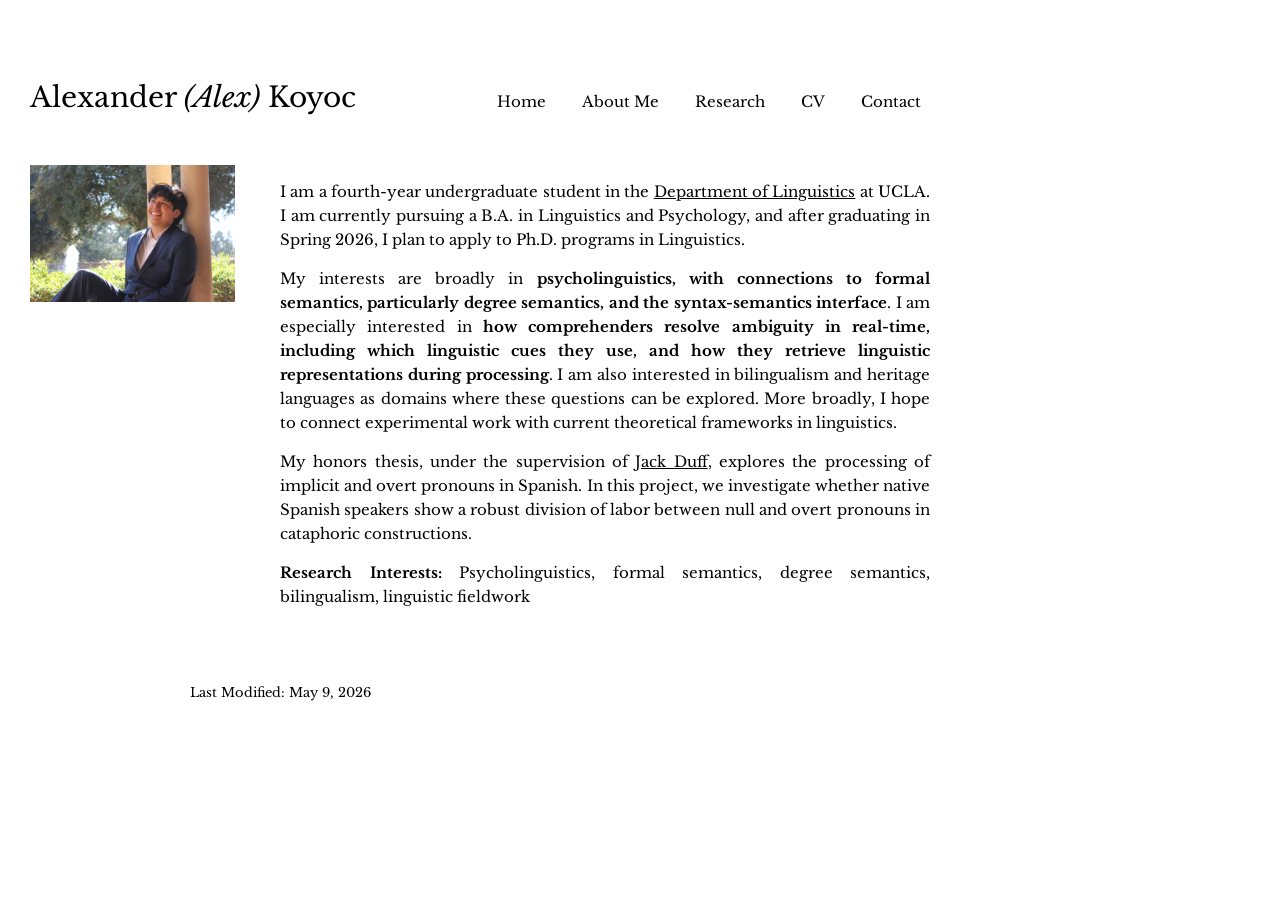
==== index.html @ 05012e01 "Add files via upload" ====
<!DOCTYPE html>
<html lang="en">
   <head>
      <meta charset="UTF-8">
      <title>Alex Koyoc</title>
      <link rel="icon" href="AKLogo1.png">
      <link rel="stylesheet" href="styles.css">
      <link rel="preconnect" href="https://fonts.googleapis.com">
      <link rel="preconnect" href="https://fonts.gstatic.com" crossorigin>
      <link href="https://fonts.googleapis.com/css2?family=Libre+Baskerville:ital,wght@0,400..700;1,400..700&display=swap" rel="stylesheet">
   </head>
   
   <body>
      <section class="content">

         <header class="site-header">
            <section class="banner">
               <h1><a href="index.html">Alexander <em>(Alex)</em> Koyoc</a></h1>
            </section>

            <nav class="site-nav">
               <ul>
                  <li> <a href="index.html">Home</a> </li>
                  <li> <a href="about-me.html">About Me</a> </li>
                  <li> <a href="research.html">Research</a> </li>
                  <li> <a href="AKCV.pdf">CV</a> </li>
                  <li> <a href="contact.html">Contact</a> </li>
               </ul>      
            </nav>
         </header>

         <main class="home-layout">    
            <section class="main-image">
               <img src="LookUp.JPG" alt="Alex Koyoc smiling and looking up while lying against a column at Royce Hall, UCLA.">
            </section>

            <section class="info">
               <p>I am a fourth-year undergraduate student in the <a href="https://linguistics.ucla.edu/">Department of Linguistics</a> at UCLA. I am currently pursuing a B.A. in Linguistics and Psychology, and after graduating in Spring 2026, I plan to apply to Ph.D. programs in Linguistics.</p>

               <p>My interests are broadly in <strong>psycholinguistics, with connections to formal semantics, particularly degree semantics, and the syntax-semantics interface</strong>. I am especially interested in <strong>how comprehenders resolve ambiguity in real-time, including which linguistic cues they use, and how they retrieve linguistic representations during processing</strong>. I am also interested in bilingualism and heritage languages as domains where these questions can be explored. More broadly, I hope to connect experimental work with current theoretical frameworks in linguistics.</p>

      
               <p>My honors thesis, under the supervision of <a href="https://j-duff.github.io/index.html">Jack Duff</a>, explores the processing of implicit and overt pronouns in Spanish. In this project, we investigate whether native Spanish speakers show a robust division of labor between null and overt pronouns in cataphoric constructions.</p>

               <p><strong>Research Interests:</strong> Psycholinguistics, formal semantics, degree semantics, bilingualism, linguistic fieldwork</p>
            </section>
         </main>
      </section>

      <footer>
         <p>Last Modified: May 9, 2026</p>
      </footer>
   </body>
</html>
---- styles.css ----
/* =========================
   Generi geal Page Styles

   By: Alexander Koyoc
   Last Updated: May 9, 2026

========================= */


* {
	box-sizing: border-box;
}

body {
	color: black;
	font-family: "Libre Baskerville", serif;
	margin: 80px 30px;
}

.content {
	max-width: 900px;
	margin: 0px;
}

/* =========================
    Header
========================= */

.site-header {
   display: flex;
   justify-content: space-between;
   align-items: baseline;
   margin-bottom: 50px;
}

.banner h1 {
   margin: 0;
   font-size: 28px;
   font-weight: 400;
}

.banner a {
   color: black;
   text-decoration: none;
}

.banner a:hover {
   text-decoration: underline;
}

/* =========================
    Navigation
========================= */

.site-nav ul {
   display: flex;
   gap: 18px;
   list-style-type: none;
   padding: 0;
   margin: 0;
}

.site-nav a {
   color: black;
   text-decoration: none;
   font-size: 15px;
   padding: 6px 8px;
   border: 1px solid transparent;
}

.site-nav a:hover {
   border: 1px solid black;
   background-color: #f2f2f2;
}

/* =========================
   Main Image
========================= */

.home-layout {
	display:flex;
	gap: 45px;
	align-items: : flex-start;
}

/* =========================
   Main Image
========================= */

.main-image {
   margin-bottom: 40px;
}

.main-image img {
   display: block;
   width: 500px;
   max-width: 100%;
   margin-left: auto;
}

/* =========================
   Body Text
========================= */

.info {
   max-width: 650px;
}

.info p {
   font-size: 15px;
   line-height: 1.6;
   text-align: justify;
}

/* =========================
   Links
========================= */

a {
   color: black;
}

a:hover {
   text-decoration: underline;
}

/* =========================
   Footer
========================= */

footer {
   max-width: 900px;
   margin: 60px auto 0;
   font-size: 13px;
}
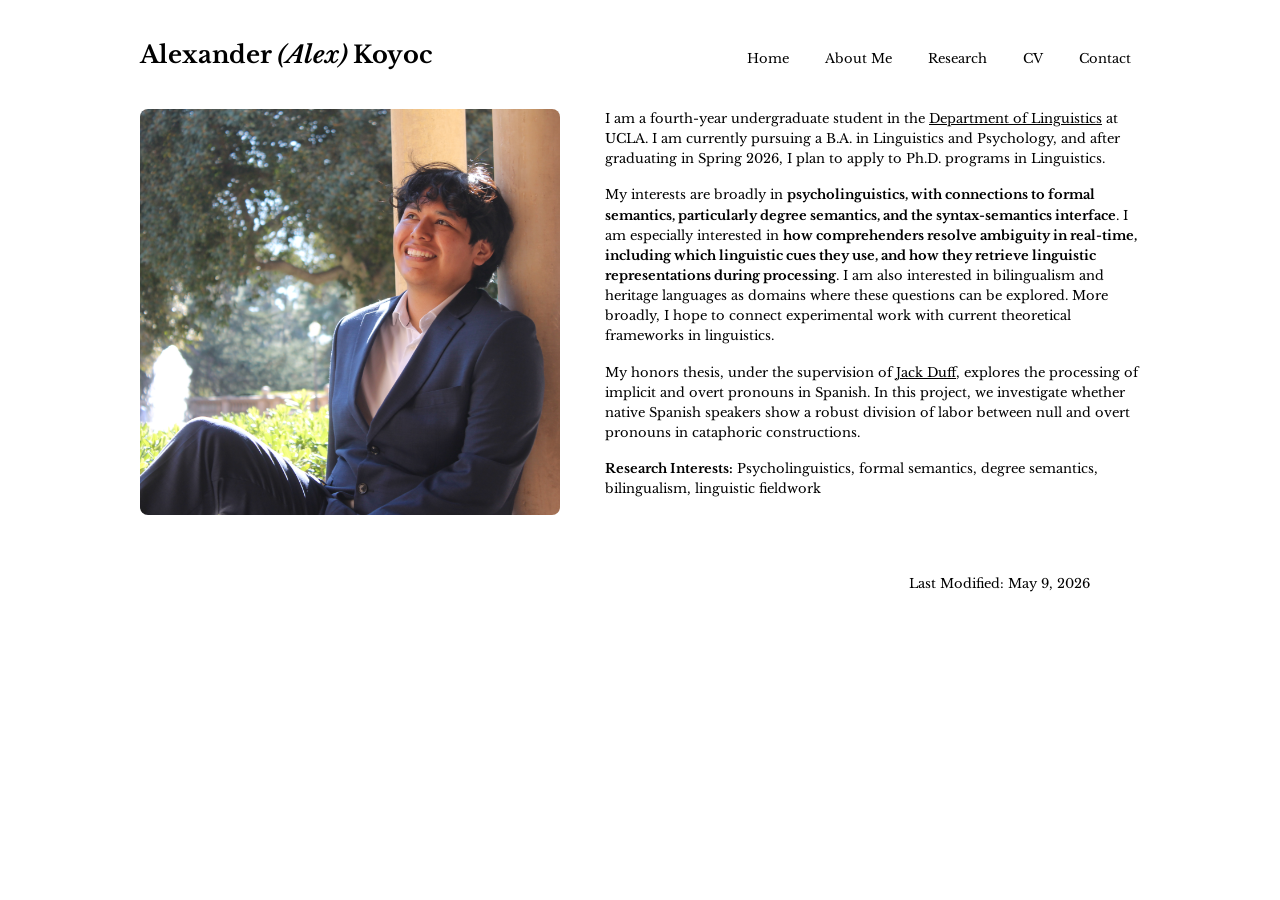
==== commit 97bf9f49: "Add files via upload" ====
--- a/index.html
+++ b/index.html
@@ -3,6 +3,7 @@
    <head>
       <meta charset="UTF-8">
       <title>Alex Koyoc</title>
+      <meta name="description" content="Alexander Koyoc is a Linguistics and Psychology undergraduate student at UCLA interested in psycholinguistics, formal semantics, bilingualism, and language processing.">
       <link rel="icon" href="AKLogo1.png">
       <link rel="stylesheet" href="styles.css">
       <link rel="preconnect" href="https://fonts.googleapis.com">
--- a/styles.css
+++ b/styles.css
@@ -1,5 +1,5 @@
 /* =========================
-   Generi geal Page Styles
+   General Page Styles
 
    By: Alexander Koyoc
    Last Updated: May 9, 2026
@@ -14,12 +14,12 @@
 body {
 	color: black;
 	font-family: "Libre Baskerville", serif;
-	margin: 80px 30px;
+	margin: 40px 30px;
 }
 
 .content {
-	max-width: 900px;
-	margin: 0px;
+	max-width: 1000px;
+	margin: 0 auto;
 }
 
 /* =========================
@@ -30,13 +30,13 @@
    display: flex;
    justify-content: space-between;
    align-items: baseline;
-   margin-bottom: 50px;
+   margin-bottom: 40px;
 }
 
 .banner h1 {
    margin: 0;
-   font-size: 28px;
-   font-weight: 400;
+   font-size: 24px;
+   font-weight: 700;
 }
 
 .banner a {
@@ -63,7 +63,7 @@
 .site-nav a {
    color: black;
    text-decoration: none;
-   font-size: 15px;
+   font-size: 13px;
    padding: 6px 8px;
    border: 1px solid transparent;
 }
@@ -74,13 +74,13 @@
 }
 
 /* =========================
-   Main Image
+   Layout
 ========================= */
 
 .home-layout {
 	display:flex;
 	gap: 45px;
-	align-items: : flex-start;
+	align-items: stretch;
 }
 
 /* =========================
@@ -88,14 +88,16 @@
 ========================= */
 
 .main-image {
-   margin-bottom: 40px;
+   flex-shrink: 0;
+   max-width: 420px;
 }
 
 .main-image img {
    display: block;
-   width: 500px;
-   max-width: 100%;
-   margin-left: auto;
+   width: 100%;
+   height: 100%;
+   object-fit: cover;
+   border-radius: 8px;
 }
 
 /* =========================
@@ -107,9 +109,11 @@
 }
 
 .info p {
-   font-size: 15px;
-   line-height: 1.6;
-   text-align: justify;
+   font-size: 13px;
+   line-height: 1.55;
+   text-align: left;
+   margin-top: 0;
+   margin-bottom: 16px;
 }
 
 /* =========================
@@ -132,4 +136,5 @@
    max-width: 900px;
    margin: 60px auto 0;
    font-size: 13px;
+   text-align: right;
 }
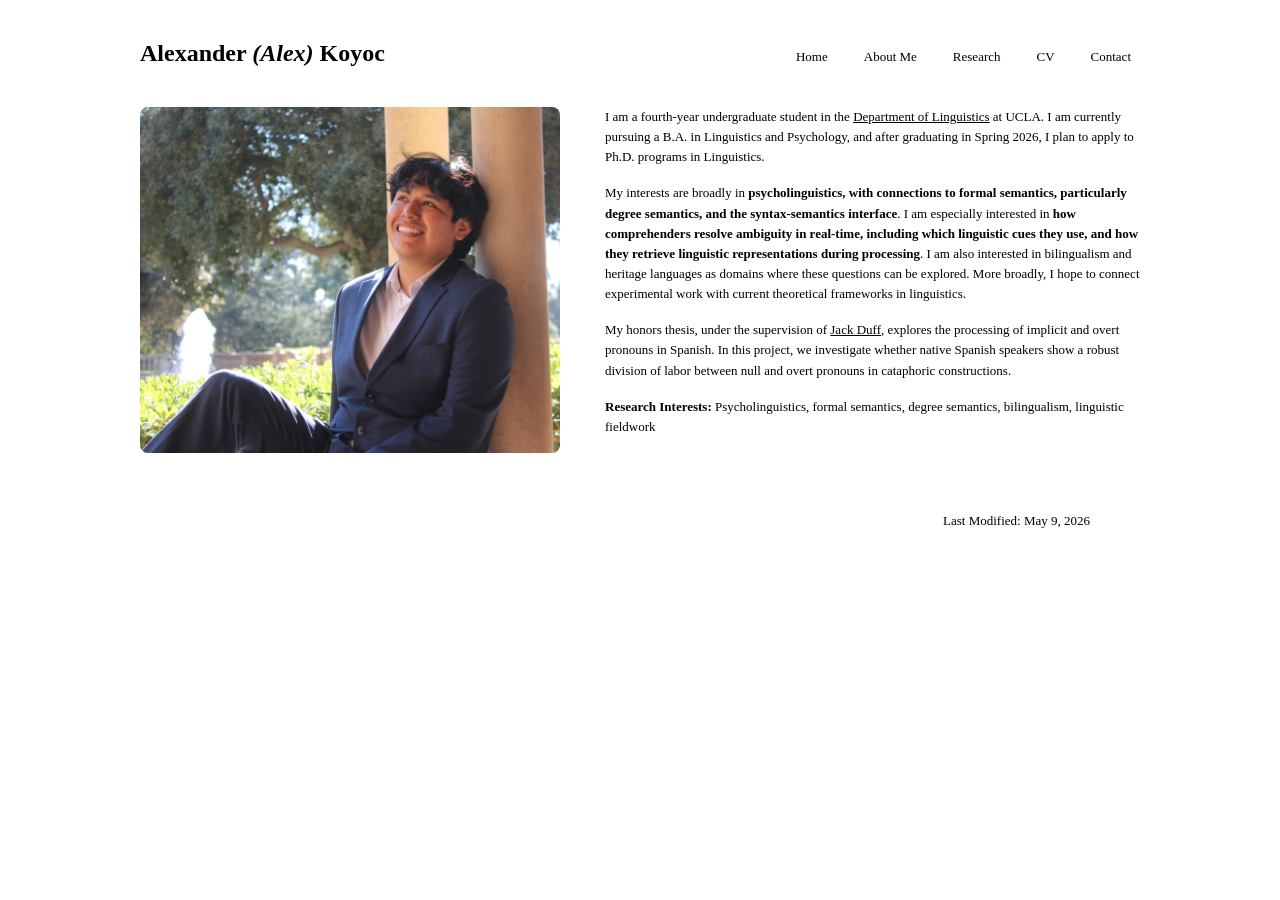
==== commit 42028e7f: "Update index.html" ====
--- a/index.html
+++ b/index.html
@@ -8,7 +8,7 @@
       <link rel="stylesheet" href="styles.css">
       <link rel="preconnect" href="https://fonts.googleapis.com">
       <link rel="preconnect" href="https://fonts.gstatic.com" crossorigin>
-      <link href="https://fonts.googleapis.com/css2?family=Libre+Baskerville:ital,wght@0,400..700;1,400..700&display=swap" rel="stylesheet">
+      <link href="https://fonts.googleapis.com/css2?family=Lexend:wght@100..900&display=swap" rel="stylesheet">
    </head>
    
    <body>
@@ -52,4 +52,4 @@
          <p>Last Modified: May 9, 2026</p>
       </footer>
    </body>
-</html>+</html>
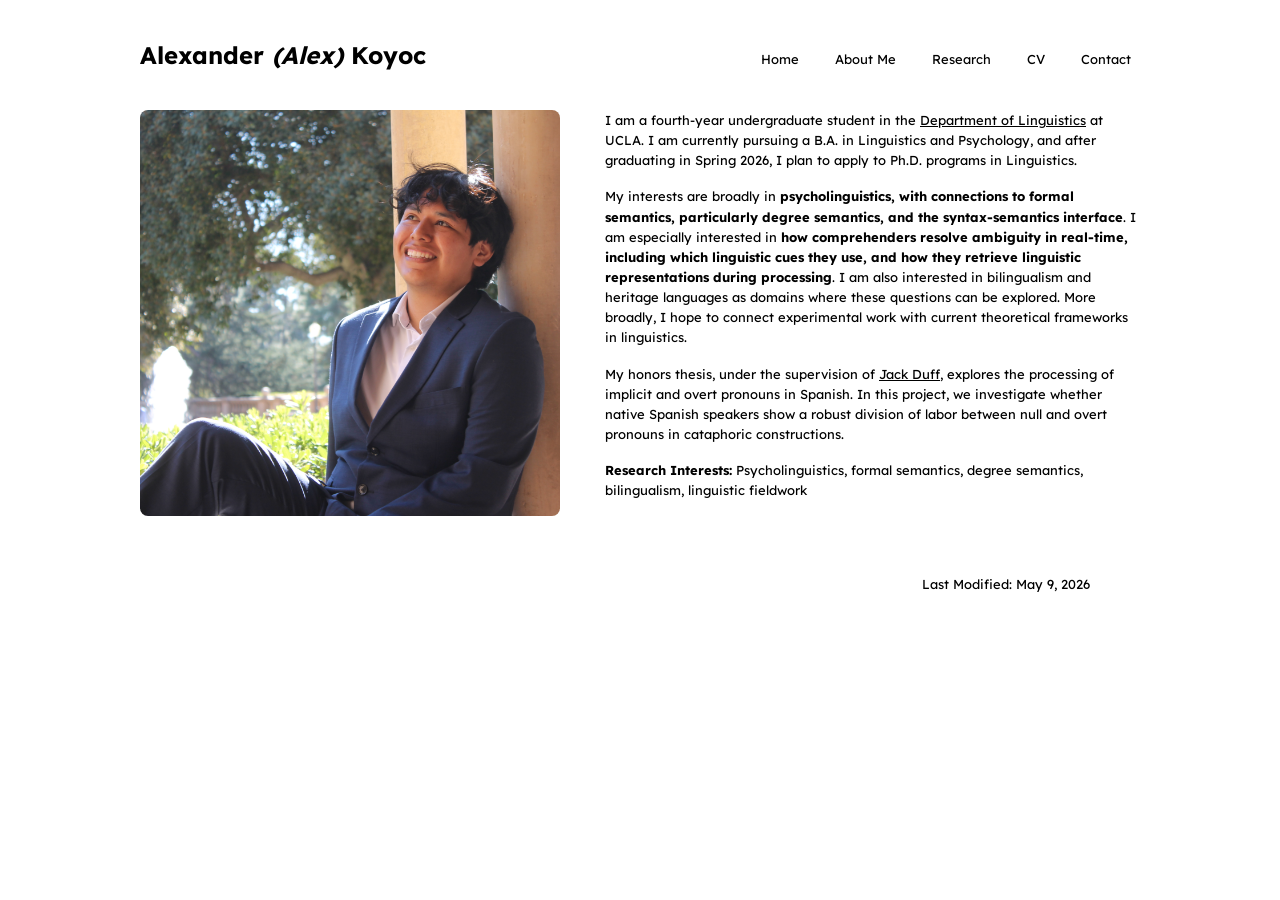
==== commit 90bf1ad2: "Update index.html" ====
--- a/index.html
+++ b/index.html
@@ -8,7 +8,7 @@
       <link rel="stylesheet" href="styles.css">
       <link rel="preconnect" href="https://fonts.googleapis.com">
       <link rel="preconnect" href="https://fonts.gstatic.com" crossorigin>
-      <link href="https://fonts.googleapis.com/css2?family=Lexend:wght@100..900&display=swap" rel="stylesheet">
+      <link href="https://fonts.googleapis.com/css2?family=Fraunces:ital,opsz,wght@0,9..144,100..900;1,9..144,100..900&family=Lexend:wght@100..900&display=swap" rel="stylesheet">
    </head>
    
    <body>
--- a/styles.css
+++ b/styles.css
@@ -13,7 +13,7 @@
 
 body {
 	color: black;
-	font-family: "Libre Baskerville", serif;
+	font-family: "Lexend", sans-serif;
 	margin: 40px 30px;
 }
 
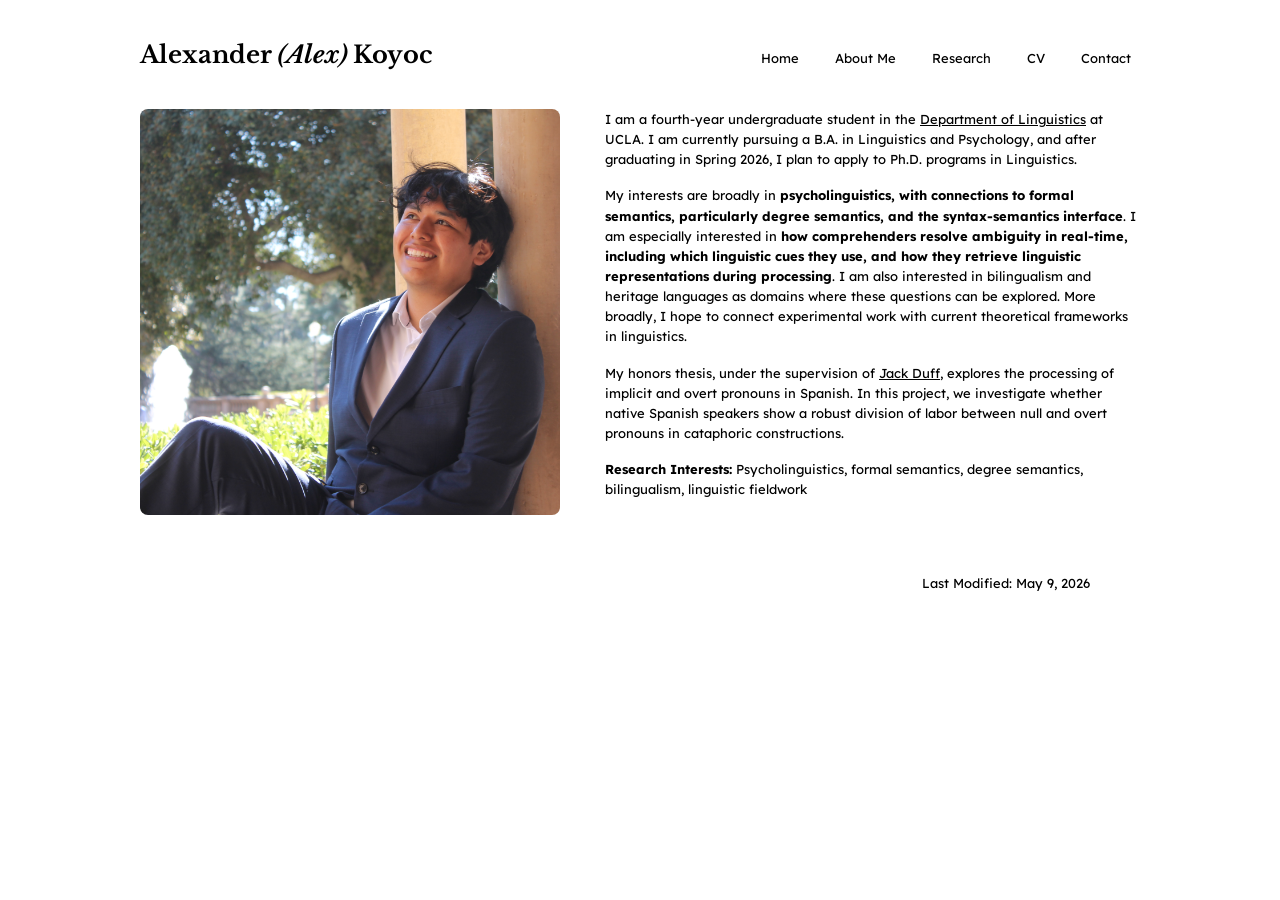
==== commit 1bd2c705: "Add files via upload" ====
--- a/index.html
+++ b/index.html
@@ -8,7 +8,7 @@
       <link rel="stylesheet" href="styles.css">
       <link rel="preconnect" href="https://fonts.googleapis.com">
       <link rel="preconnect" href="https://fonts.gstatic.com" crossorigin>
-      <link href="https://fonts.googleapis.com/css2?family=Fraunces:ital,opsz,wght@0,9..144,100..900;1,9..144,100..900&family=Lexend:wght@100..900&display=swap" rel="stylesheet">
+      <link href="https://fonts.googleapis.com/css2?family=Lexend:wght@100..900&family=Libre+Baskerville:ital,wght@0,400..700;1,400..700&display=swap" rel="stylesheet">
    </head>
    
    <body>
@@ -52,4 +52,4 @@
          <p>Last Modified: May 9, 2026</p>
       </footer>
    </body>
-</html>
+</html>
--- a/styles.css
+++ b/styles.css
@@ -35,6 +35,7 @@
 
 .banner h1 {
    margin: 0;
+   font-family: "Libre Baskerville", serif;
    font-size: 24px;
    font-weight: 700;
 }
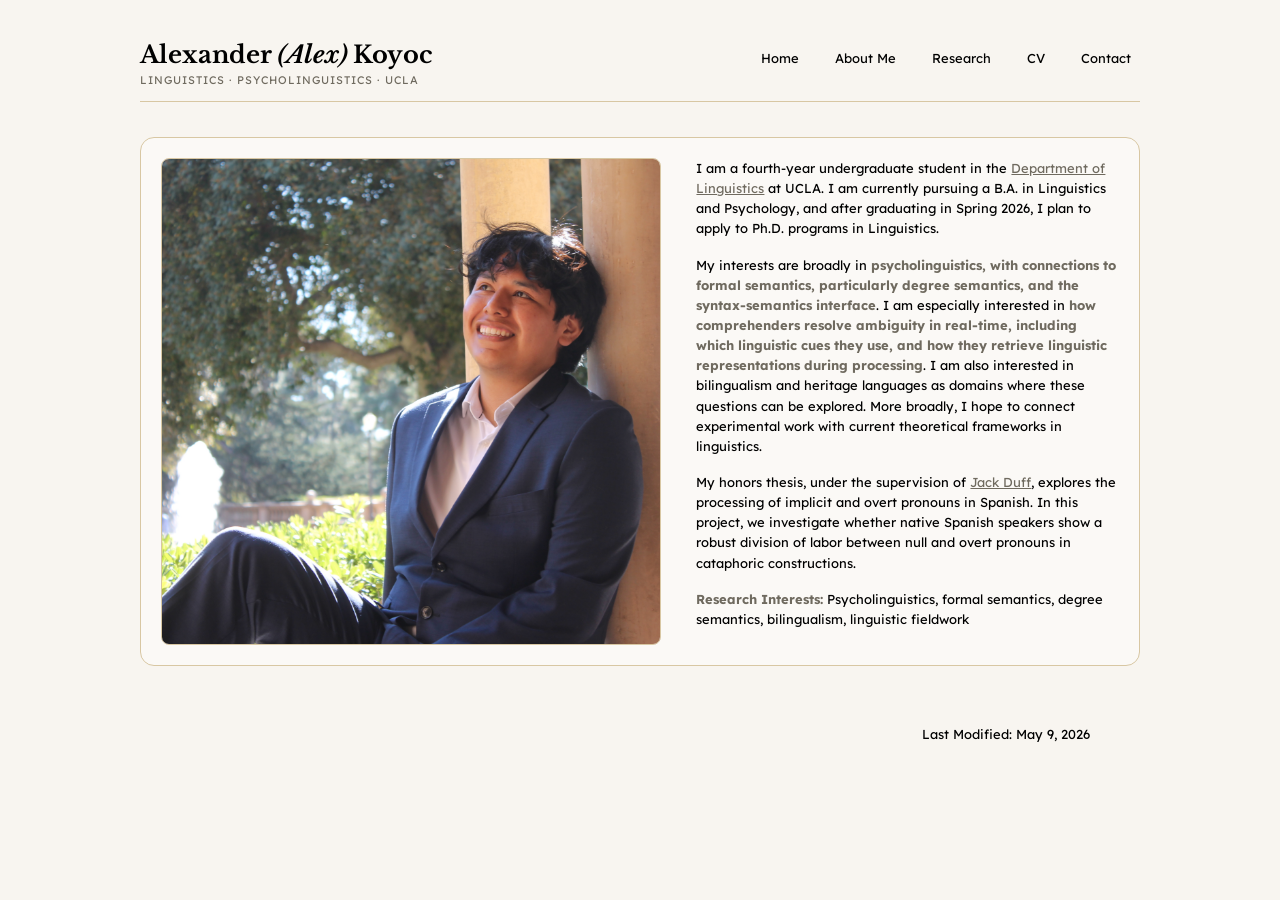
==== commit b781f20f: "Add files via upload" ====
--- a/index.html
+++ b/index.html
@@ -17,6 +17,7 @@
          <header class="site-header">
             <section class="banner">
                <h1><a href="index.html">Alexander <em>(Alex)</em> Koyoc</a></h1>
+               <p class="site-subtitle">Linguistics · Psycholinguistics · UCLA</p>
             </section>
 
             <nav class="site-nav">
--- a/styles.css
+++ b/styles.css
@@ -15,6 +15,7 @@
 	color: black;
 	font-family: "Lexend", sans-serif;
 	margin: 40px 30px;
+	background-color: #f8f5f0;
 }
 
 .content {
@@ -22,6 +23,12 @@
 	margin: 0 auto;
 }
 
+::selection {
+   background-color: #d8c7a3;
+   color: black;
+}
+
+
 /* =========================
     Header
 ========================= */
@@ -30,9 +37,18 @@
    display: flex;
    justify-content: space-between;
    align-items: baseline;
-   margin-bottom: 40px;
-}
-
+   margin-bottom: 35px;
+   padding-bottom: 14px;
+   border-bottom: 1px solid #d8c7a3;
+}
+
+.site-subtitle {
+   margin: 4px 0 0 0;
+   font-size: 11px;
+   letter-spacing: 1px;
+   text-transform: uppercase;
+   color: #6f6a5f;
+}
 .banner h1 {
    margin: 0;
    font-family: "Libre Baskerville", serif;
@@ -70,8 +86,10 @@
 }
 
 .site-nav a:hover {
-   border: 1px solid black;
-   background-color: #f2f2f2;
+   color: #6f6a5f;
+   border: 1px solid #8a7a63;
+   background-color: #eee7dc;
+   text-decoration: none;
 }
 
 /* =========================
@@ -79,18 +97,23 @@
 ========================= */
 
 .home-layout {
-	display:flex;
-	gap: 45px;
-	align-items: stretch;
+   display: flex;
+   gap: 35px;
+   align-items: stretch;
+
+   padding: 20px;
+   border: 1px solid #d8c7a3;
+   border-radius: 14px;
+   background-color: rgba(255, 255, 255, 0.35);
 }
 
 /* =========================
    Main Image
 ========================= */
 
-.main-image {
+..main-image {
    flex-shrink: 0;
-   max-width: 420px;
+   width: 400px;
 }
 
 .main-image img {
@@ -99,14 +122,16 @@
    height: 100%;
    object-fit: cover;
    border-radius: 8px;
-}
+   border: 1px solid #d8c7a3;
+}
+
 
 /* =========================
    Body Text
 ========================= */
 
 .info {
-   max-width: 650px;
+   max-width: 500px;
 }
 
 .info p {
@@ -117,16 +142,74 @@
    margin-bottom: 16px;
 }
 
+.info strong {
+   color: #6f6a5f;
+}
+
+/* =========================
+   Page Titles
+========================= */
+
+.page-title h2 {
+   margin-top: 0;
+   margin-bottom: 30px;
+   font-family: "Manrope", sans-serif;
+   font-size: 22px;
+   font-weight: 700;
+}
+
+
+/* =========================
+   About Page
+========================= */
+
+.about-layout {
+   display: flex;
+   gap: 45px;
+   align-items: flex-start;
+}
+
+.about-layout .info {
+   max-width: 500px;
+}
+
+.about-image {
+   flex-shrink: 0;
+   width: 420px;
+}
+
+.about-image img {
+   display: block;
+   width: 100%;
+   max-width: 100%;
+   border-radius: 6px;
+}
+
+.about-extra-image {
+   max-width: 420px;
+   margin-top: 35px;
+}
+
+.about-extra-image img {
+   display: block;
+   width: 100%;
+   max-width: 100%;
+   border-radius: 6px;
+}
+
 /* =========================
    Links
 ========================= */
 
-a {
-   color: black;
-}
-
-a:hover {
-   text-decoration: underline;
+.info a,
+.info a:visited {
+   color: #6f6a5f;
+}
+
+.info a:hover {
+   color: black;
+   background-color: #d8c7a3;
+   text-decoration: none;
 }
 
 /* =========================
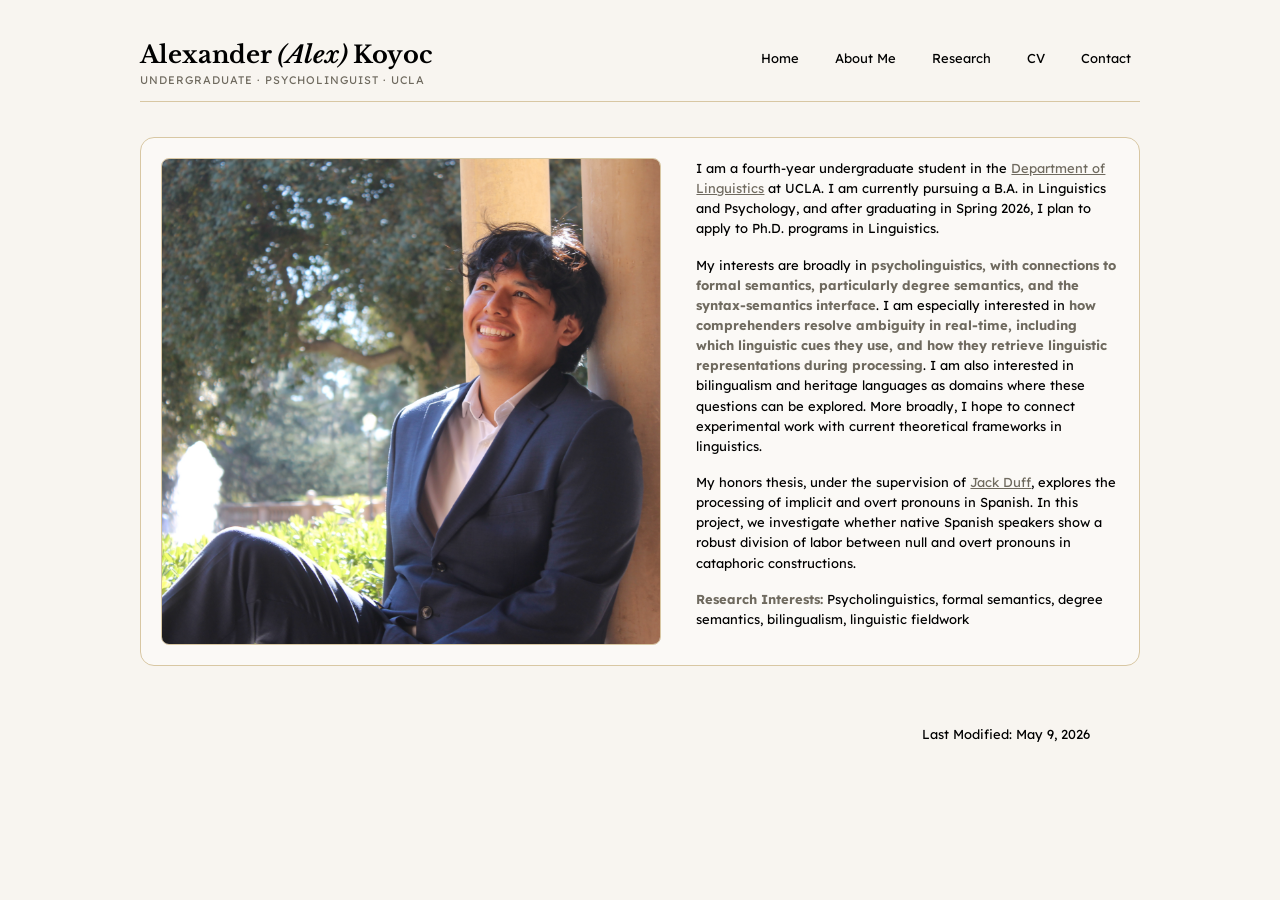
==== commit f4d2efaf: "Add files via upload" ====
--- a/index.html
+++ b/index.html
@@ -17,7 +17,7 @@
          <header class="site-header">
             <section class="banner">
                <h1><a href="index.html">Alexander <em>(Alex)</em> Koyoc</a></h1>
-               <p class="site-subtitle">Linguistics · Psycholinguistics · UCLA</p>
+               <p class="site-subtitle">Undergraduate · Psycholinguist · UCLA</p>
             </section>
 
             <nav class="site-nav">
--- a/styles.css
+++ b/styles.css
@@ -222,3 +222,86 @@
    font-size: 13px;
    text-align: right;
 }
+
+/* =========================
+   Mobile Layout
+========================= */
+
+@media (max-width: 768px) {
+   body {
+      margin: 25px 18px;
+   }
+
+   .content {
+      max-width: 100%;
+   }
+
+   .site-header {
+      flex-direction: column;
+      align-items: flex-start;
+      gap: 18px;
+      margin-bottom: 30px;
+   }
+
+   .banner h1 {
+      font-size: 23px;
+   }
+
+   .site-subtitle {
+      font-size: 10px;
+      letter-spacing: 0.8px;
+   }
+
+   .site-nav ul {
+      flex-wrap: wrap;
+      gap: 8px;
+   }
+
+   .site-nav a {
+      font-size: 12px;
+      padding: 6px 10px;
+   }
+
+   .home-layout {
+      flex-direction: column;
+      gap: 20px;
+      padding: 16px;
+   }
+
+   .main-image {
+      width: 100%;
+   }
+
+   .main-image img {
+      width: 100%;
+      height: auto;
+   }
+
+   .info {
+      max-width: 100%;
+   }
+
+   .info p {
+      font-size: 13px;
+      line-height: 1.55;
+   }
+
+   .about-layout {
+      flex-direction: column;
+      gap: 20px;
+   }
+
+   .about-image {
+      width: 100%;
+   }
+
+   .about-extra-image {
+      max-width: 100%;
+   }
+
+   footer {
+      max-width: 100%;
+      text-align: left;
+      margin-top: 40px;
+   }
+}
